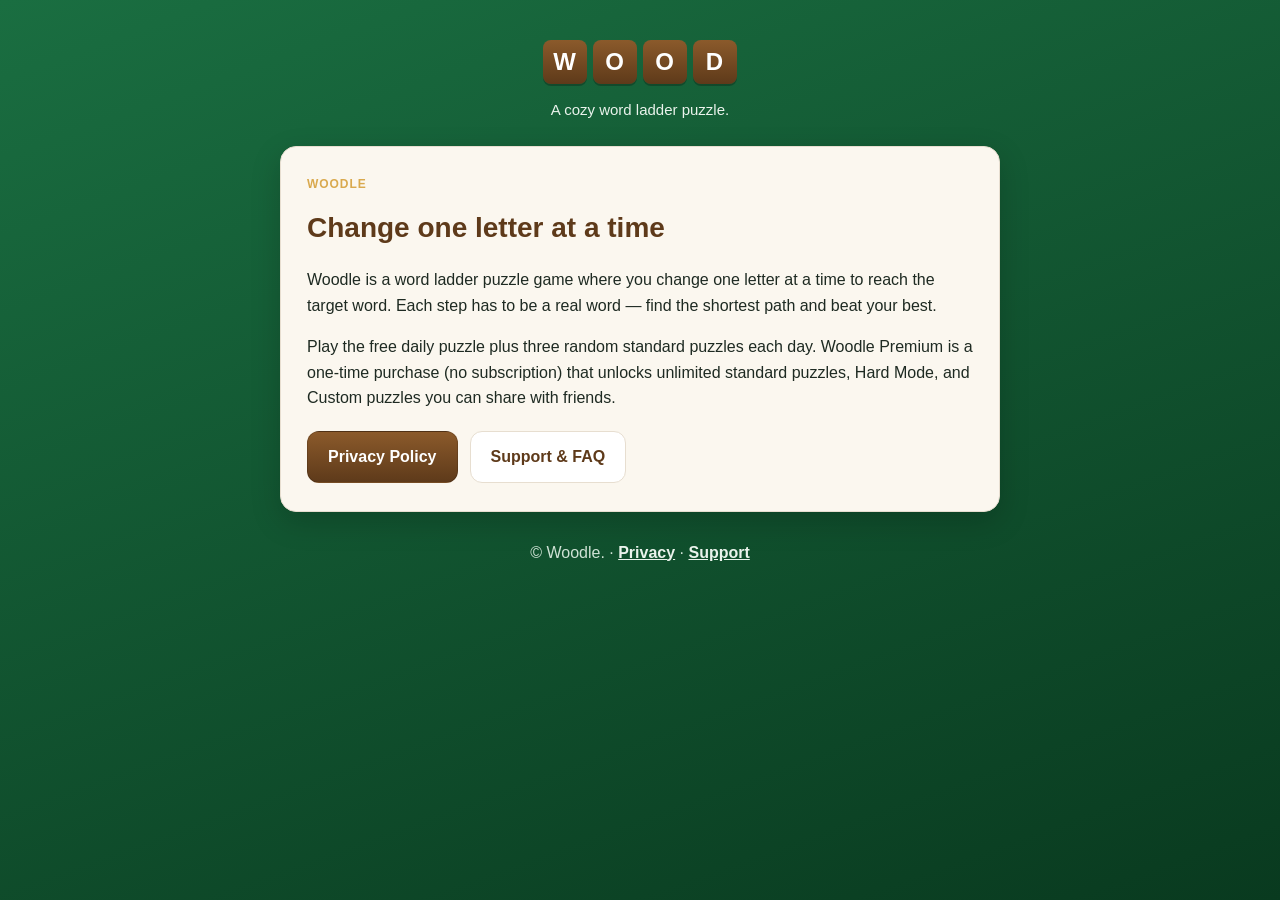
==== index.html @ a683119d "Add Woodle support and privacy policy site Co-authored-by: Copilot <223556219+Copilot@users.noreply." ====
<!DOCTYPE html>
<html lang="en">
<head>
  <meta charset="utf-8">
  <meta name="viewport" content="width=device-width, initial-scale=1">
  <title>Woodle — Word Ladder Puzzle</title>
  <meta name="description" content="Woodle is a word ladder puzzle game. Change one letter at a time to reach the target word.">
  <link rel="stylesheet" href="styles.css">
</head>
<body>
  <div class="wrap">
    <header class="brand">
      <div class="tiles" aria-hidden="true">
        <span class="tile">W</span>
        <span class="tile">O</span>
        <span class="tile">O</span>
        <span class="tile">D</span>
      </div>
      <p class="tagline">A cozy word ladder puzzle.</p>
    </header>

    <main class="card">
      <p class="eyebrow">Woodle</p>
      <h1>Change one letter at a time</h1>
      <p>
        Woodle is a word ladder puzzle game where you change one letter at a time
        to reach the target word. Each step has to be a real word — find the
        shortest path and beat your best.
      </p>
      <p>
        Play the free daily puzzle plus three random standard puzzles each day.
        Woodle Premium is a one-time purchase (no subscription) that unlocks
        unlimited standard puzzles, Hard Mode, and Custom puzzles you can share
        with friends.
      </p>

      <div class="links">
        <a class="btn" href="privacy.html">Privacy Policy</a>
        <a class="btn secondary" href="support.html">Support &amp; FAQ</a>
      </div>
    </main>

    <footer>
      <p>&copy; Woodle. &middot; <a href="privacy.html">Privacy</a> &middot; <a href="support.html">Support</a></p>
    </footer>
  </div>
</body>
</html>
---- styles.css ----
/* Woodle support site — plain CSS, no external dependencies, no trackers. */

:root {
  --felt-top: #1a6e41;
  --felt-bottom: #093a1f;
  --wood: #8b5a2b;
  --wood-dark: #5e3a1a;
  --gold: #d9a94e;
  --paper: #fbf7ef;
  --ink: #1e2a22;
  --muted: #5b6660;
  --line: #e7ded0;
}

* { box-sizing: border-box; }

html { -webkit-text-size-adjust: 100%; }

body {
  margin: 0;
  min-height: 100vh;
  font-family: -apple-system, BlinkMacSystemFont, "Segoe UI", Roboto, Helvetica, Arial, sans-serif;
  line-height: 1.6;
  color: var(--ink);
  background: linear-gradient(160deg, var(--felt-top) 0%, var(--felt-bottom) 100%);
  background-attachment: fixed;
  padding: 24px 16px 48px;
}

.wrap {
  max-width: 720px;
  margin: 0 auto;
}

/* Brand header */
.brand {
  text-align: center;
  padding: 16px 0 24px;
}

.brand .tiles {
  display: inline-flex;
  gap: 6px;
}

.brand .tile {
  width: 44px;
  height: 44px;
  display: grid;
  place-items: center;
  border-radius: 8px;
  background: linear-gradient(180deg, var(--wood) 0%, var(--wood-dark) 100%);
  color: #fff;
  font-weight: 800;
  font-size: 24px;
  letter-spacing: 1px;
  box-shadow: 0 2px 0 rgba(0, 0, 0, 0.25);
}

.brand .tagline {
  margin: 14px 0 0;
  color: #eaf3ec;
  font-size: 15px;
}

/* Card */
.card {
  background: var(--paper);
  border: 1px solid var(--line);
  border-radius: 16px;
  padding: 28px 26px;
  box-shadow: 0 10px 30px rgba(0, 0, 0, 0.18);
}

.card + .card { margin-top: 20px; }

h1 {
  margin: 0 0 4px;
  font-size: 28px;
  color: var(--wood-dark);
}

h2 {
  margin: 28px 0 8px;
  font-size: 20px;
  color: var(--wood-dark);
  border-bottom: 2px solid var(--line);
  padding-bottom: 6px;
}

h3 { margin: 18px 0 4px; font-size: 17px; color: var(--ink); }

p, li { font-size: 16px; }

.eyebrow {
  text-transform: uppercase;
  letter-spacing: 0.08em;
  font-size: 12px;
  font-weight: 700;
  color: var(--gold);
  margin: 0 0 12px;
}

.updated { color: var(--muted); font-size: 14px; margin-top: 0; }

a { color: #14653a; font-weight: 600; }
a:hover { color: var(--wood-dark); }

/* Button-style links */
.links {
  display: flex;
  flex-wrap: wrap;
  gap: 12px;
  margin-top: 20px;
}

.btn {
  display: inline-block;
  text-decoration: none;
  font-weight: 700;
  padding: 12px 20px;
  border-radius: 12px;
  background: linear-gradient(180deg, var(--wood) 0%, var(--wood-dark) 100%);
  color: #fff;
  border: 1px solid rgba(0, 0, 0, 0.15);
}

.btn.secondary {
  background: #fff;
  color: var(--wood-dark);
  border: 1px solid var(--line);
}

.btn:hover { color: #fff; opacity: 0.95; }
.btn.secondary:hover { color: var(--wood-dark); }

/* FAQ */
.faq h3 { color: var(--wood-dark); }
.faq p { margin-top: 4px; }

.note {
  background: #fff;
  border: 1px solid var(--line);
  border-left: 4px solid var(--gold);
  border-radius: 8px;
  padding: 12px 14px;
  font-size: 15px;
  color: var(--muted);
}

footer {
  text-align: center;
  color: #cfe2d5;
  font-size: 13px;
  margin-top: 28px;
}

footer a { color: #eaf3ec; }
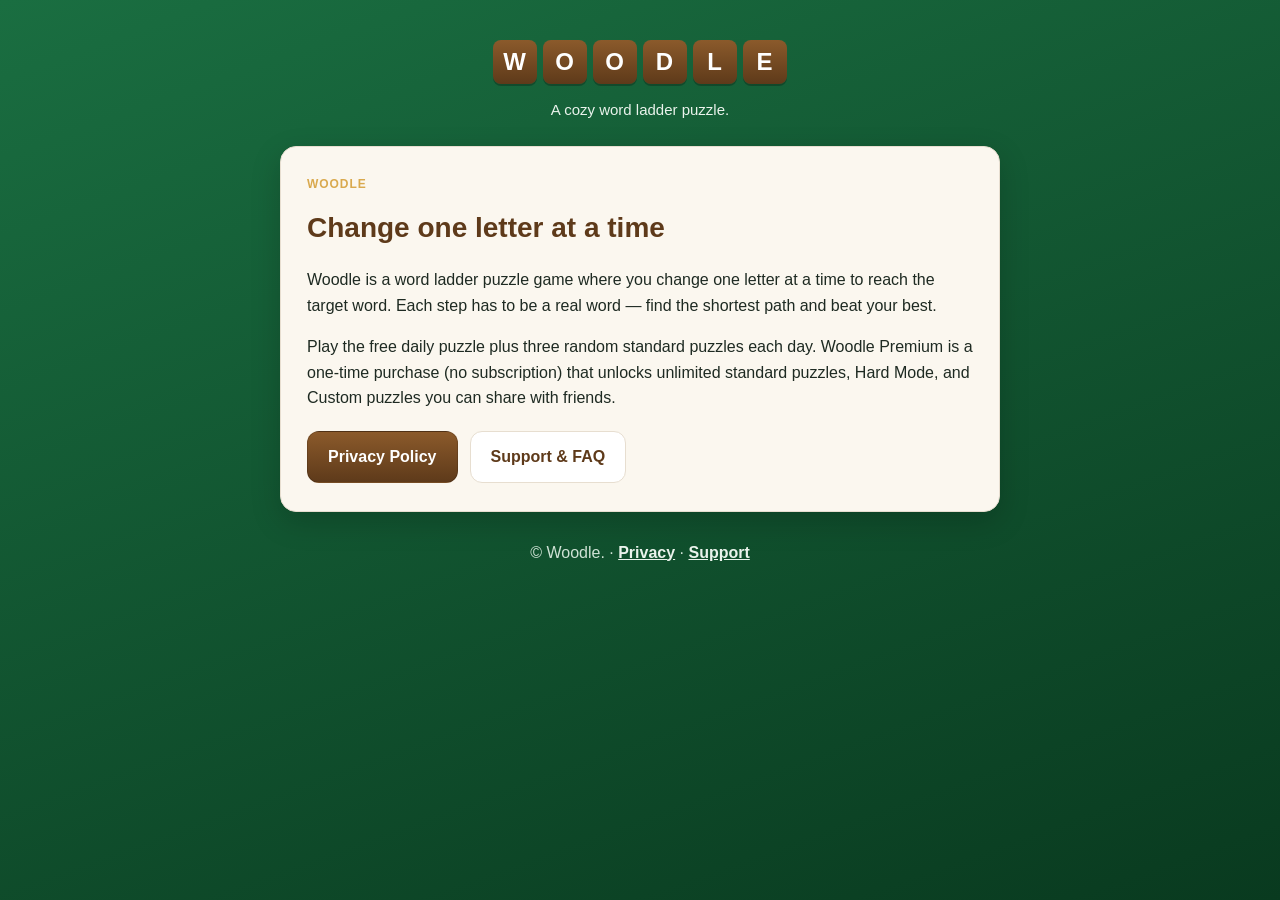
==== commit cd26c514: "Fix support site wordmark: WOOD -> WOODLE Co-authored-by: Copilot <223556219+Copilot@users.noreply.g" ====
--- a/index.html
+++ b/index.html
@@ -15,6 +15,8 @@
         <span class="tile">O</span>
         <span class="tile">O</span>
         <span class="tile">D</span>
+        <span class="tile">L</span>
+        <span class="tile">E</span>
       </div>
       <p class="tagline">A cozy word ladder puzzle.</p>
     </header>
--- a/styles.css
+++ b/styles.css
@@ -156,3 +156,12 @@
 }
 
 footer a { color: #eaf3ec; }
+
+/* Keep the 6-tile WOODLE wordmark from overflowing on small phones. */
+@media (max-width: 380px) {
+  .brand .tile {
+    width: 38px;
+    height: 38px;
+    font-size: 20px;
+  }
+}
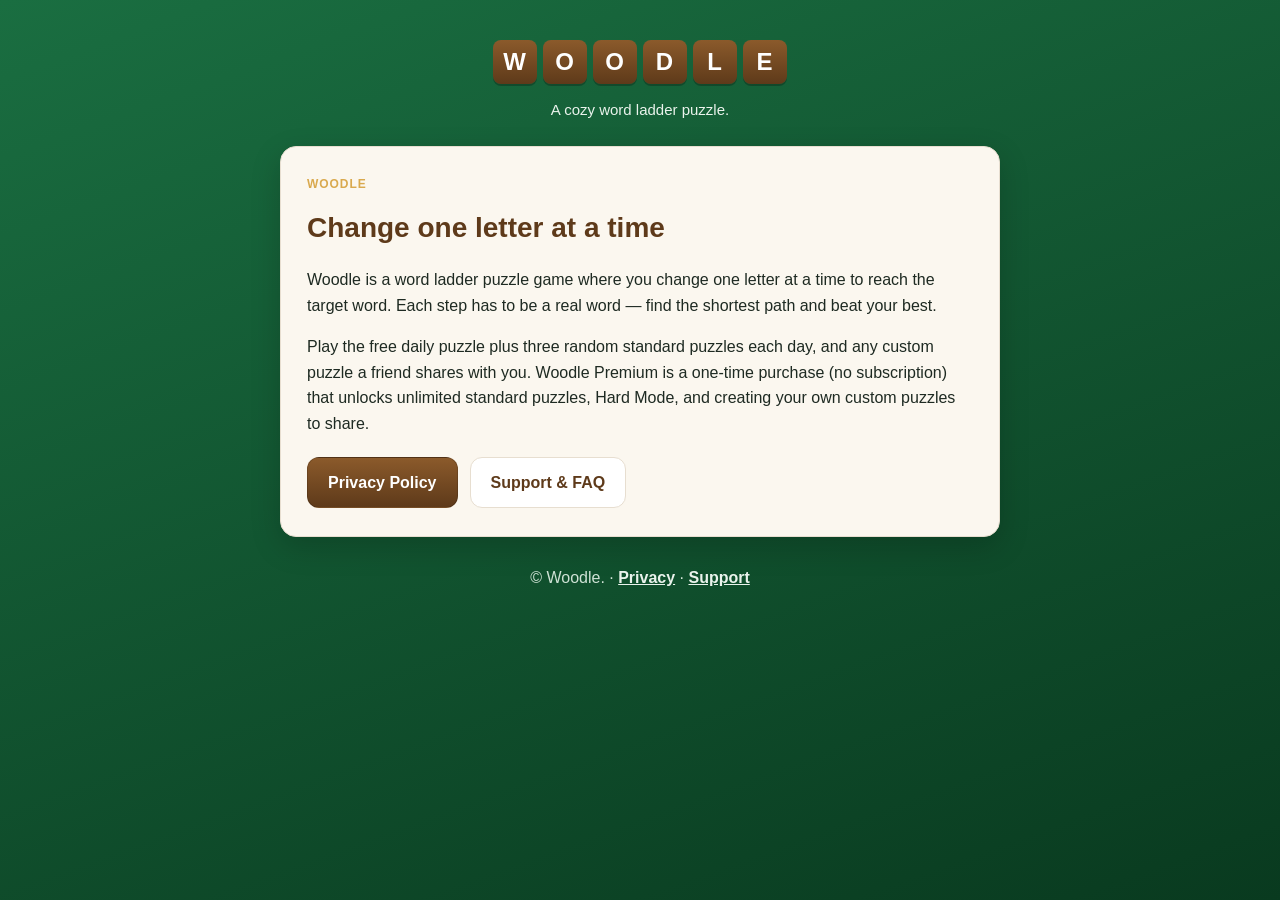
==== commit 06d37e88: "Site: clarify free shared custom play vs premium custom creation Co-authored-by: Copilot <223556219+" ====
--- a/index.html
+++ b/index.html
@@ -30,10 +30,10 @@
         shortest path and beat your best.
       </p>
       <p>
-        Play the free daily puzzle plus three random standard puzzles each day.
-        Woodle Premium is a one-time purchase (no subscription) that unlocks
-        unlimited standard puzzles, Hard Mode, and Custom puzzles you can share
-        with friends.
+        Play the free daily puzzle plus three random standard puzzles each day,
+        and any custom puzzle a friend shares with you. Woodle Premium is a
+        one-time purchase (no subscription) that unlocks unlimited standard
+        puzzles, Hard Mode, and creating your own custom puzzles to share.
       </p>
 
       <div class="links">
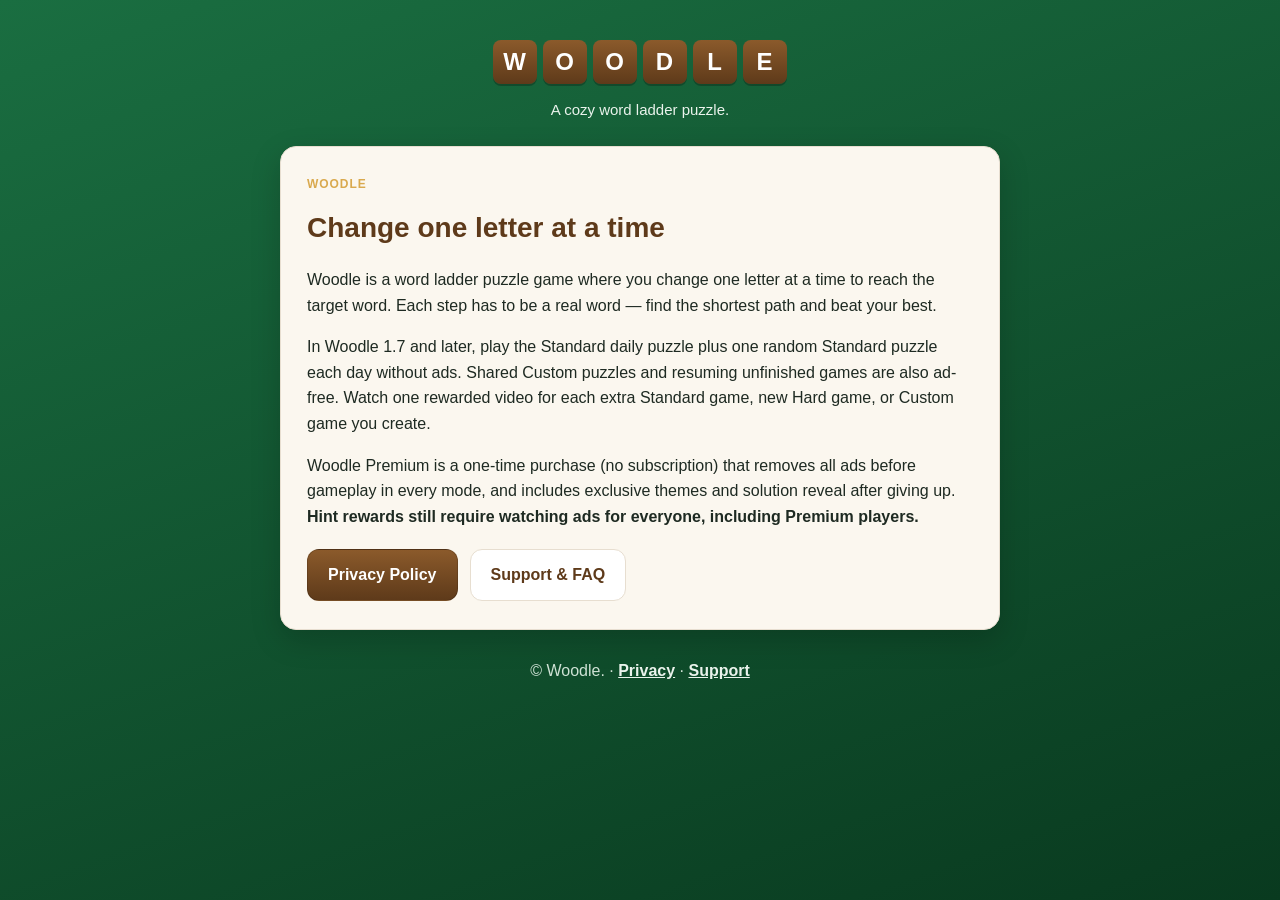
==== commit fa35a17f: "Document Woodle 1.7 rewarded gameplay access Co-authored-by: Copilot <223556219+Copilot@users.norepl" ====
--- a/index.html
+++ b/index.html
@@ -30,10 +30,16 @@
         shortest path and beat your best.
       </p>
       <p>
-        Play the free daily puzzle plus three random standard puzzles each day,
-        and any custom puzzle a friend shares with you. Woodle Premium is a
-        one-time purchase (no subscription) that unlocks unlimited standard
-        puzzles, Hard Mode, and creating your own custom puzzles to share.
+        In Woodle 1.7 and later, play the Standard daily puzzle plus one random
+        Standard puzzle each day without ads. Shared Custom puzzles and resuming
+        unfinished games are also ad-free. Watch one rewarded video for each
+        extra Standard game, new Hard game, or Custom game you create.
+      </p>
+      <p>
+        Woodle Premium is a one-time purchase (no subscription) that removes all
+        ads before gameplay in every mode, and includes exclusive themes and
+        solution reveal after giving up. <strong>Hint rewards still require
+        watching ads for everyone, including Premium players.</strong>
       </p>
 
       <div class="links">
